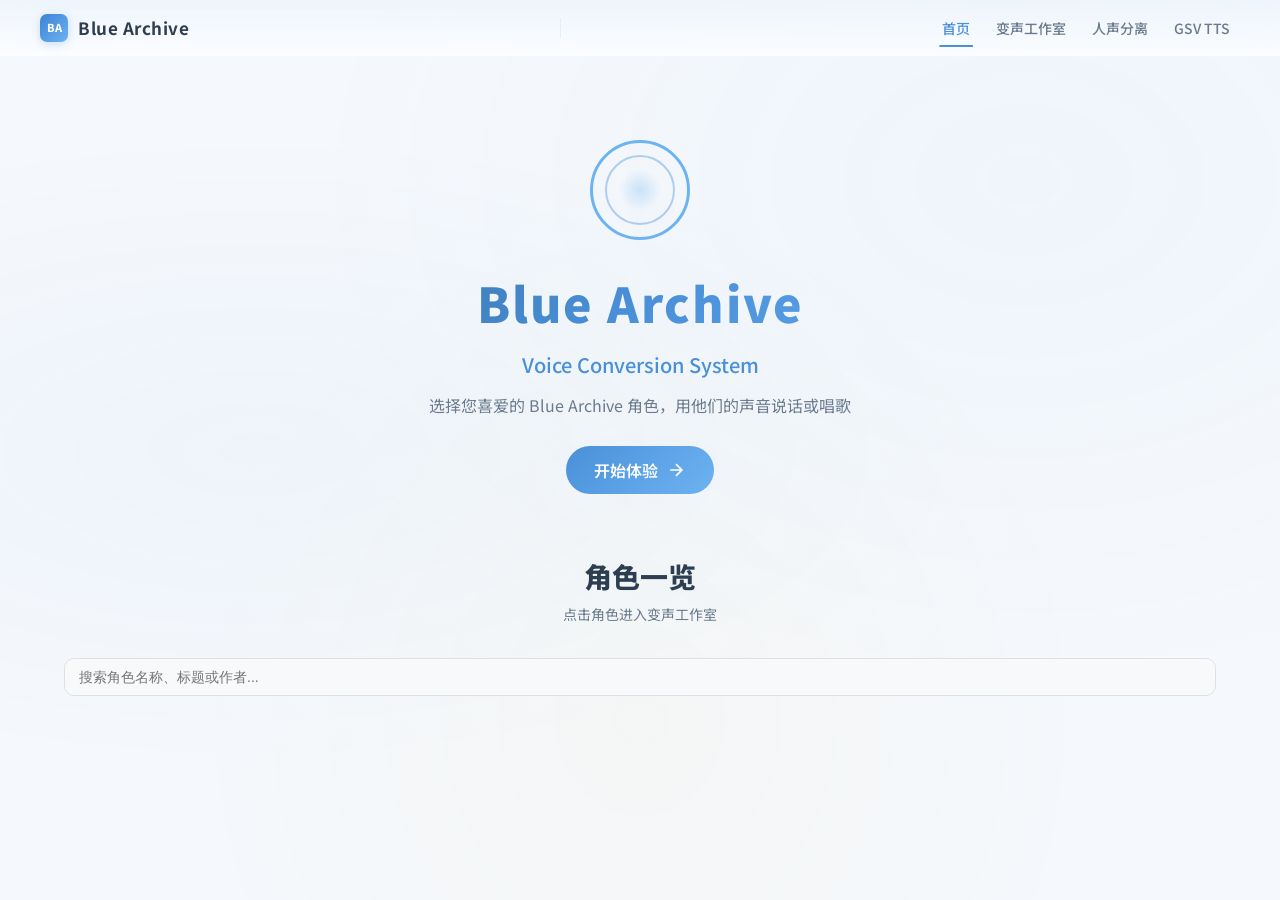
==== static/index.html @ 4e5f81c3 "glassmorphism nav with animated underline indicator" ====
<!DOCTYPE html>
<html lang="zh-CN">
<head>
    <meta charset="UTF-8" />
    <meta name="viewport" content="width=device-width, initial-scale=1.0" />
    <title>Blue Archive RVC</title>
    <link rel="stylesheet" href="/static/css/style.css" />
    <link rel="preconnect" href="https://fonts.googleapis.com" />
    <link href="https://fonts.googleapis.com/css2?family=Noto+Sans+SC:wght@300;400;500;700;900&display=swap" rel="stylesheet" />
</head>
<body>

    <nav class="navbar">
        <div class="nav-inner">
            <a class="nav-brand" href="#home">
                <div class="brand-icon">BA</div>
                <span class="brand-text">Blue Archive</span>
            </a>
            <div class="nav-sep"></div>
            <div class="nav-links">
                <a class="nav-link active" data-page="home" href="#home">首页</a>
                <a class="nav-link" data-page="studio" href="#studio">变声工作室</a>
                <a class="nav-link" data-page="uvr5" href="#uvr5">人声分离</a>
                <a class="nav-link" data-page="gsv" href="#gsv">GSV TTS</a>
            </div>
        </div>
    </nav>

    <main id="app">

        <!-- 首页 -->
        <section id="page-home" class="page active">
            <div class="hero">
                <div class="hero-halo"></div>
                <h1 class="hero-title">Blue Archive</h1>
                <p class="hero-sub">Voice Conversion System</p>
                <p class="hero-desc">选择您喜爱的 Blue Archive 角色，用他们的声音说话或唱歌</p>
                <button class="btn-primary btn-glow" onclick="navigateTo('studio')">
                    开始体验
                    <svg width="20" height="20" viewBox="0 0 24 24" fill="none" stroke="currentColor" stroke-width="2"><path d="M5 12h14M12 5l7 7-7 7"/></svg>
                </button>
            </div>
            <div class="section-header">
                <h2>角色一览</h2>
                <p>点击角色进入变声工作室</p>
            </div>
            <div class="search-bar" style="margin-bottom:16px">
                <input id="search-input" type="text" placeholder="搜索角色名称、标题或作者..." oninput="onSearchChange()" style="width:100%;padding:10px 14px;border:1px solid #e0e0e0;border-radius:10px;font-size:14px;box-sizing:border-box;background:#f8f9fa;outline:none;transition:border-color .2s">
            </div>
            <div id="character-grid" class="character-grid">
            </div>
        </section>

        <!-- 变声工作室 -->
        <section id="page-studio" class="page">
            <div class="studio-layout">
                <div class="studio-sidebar">
                    <button class="btn-back" onclick="navigateTo('home')">
                        <svg width="18" height="18" viewBox="0 0 24 24" fill="none" stroke="currentColor" stroke-width="2"><path d="M19 12H5M12 19l-7-7 7-7"/></svg> 返回
                    </button>
                    <div id="studio-character-card" class="character-card-large">
                        <div class="char-card-cover" id="studio-cover"><div class="char-card-placeholder">选择角色</div></div>
                        <h3 id="studio-char-name" class="char-card-name">—</h3>
                        <p id="studio-char-info" class="char-card-info"></p>
                    </div>
                    <div class="char-select-dropdown">
                        <label>切换角色</label>
                        <select id="studio-char-select" onchange="onStudioCharChange()"><option value="">— 选择角色 —</option></select>
                    </div>
                </div>
                <div class="studio-main">
                    <div class="panel-section">
                        <h3 class="panel-title"><svg width="18" height="18" viewBox="0 0 24 24" fill="none" stroke="currentColor" stroke-width="2"><path d="M12 1a3 3 0 00-3 3v8a3 3 0 006 0V4a3 3 0 00-3-3z"/><path d="M19 10v2a7 7 0 01-14 0v-2"/><line x1="12" y1="19" x2="12" y2="23"/><line x1="8" y1="23" x2="16" y2="23"/></svg> 音频输入</h3>
                        <div class="input-tabs">
                            <button class="input-tab active" data-mode="upload" onclick="setInputMode('upload')">上传文件</button>
                            <button class="input-tab" data-mode="tts" onclick="setInputMode('tts')">Edge-TTS</button>
                        </div>
                        <div id="input-upload" class="input-panel active">
                            <div class="upload-zone" onclick="document.getElementById('file-input').click()">
                                <svg width="40" height="40" viewBox="0 0 24 24" fill="none" stroke="#4A90D9" stroke-width="1.5"><path d="M21 15v4a2 2 0 01-2 2H5a2 2 0 01-2-2v-4"/><polyline points="17 8 12 3 7 8"/><line x1="12" y1="3" x2="12" y2="15"/></svg>
                                <p>拖拽或点击上传音频文件</p>
                                <span class="upload-hint">支持 MP3 / WAV / M4A / FLAC</span>
                            </div>
                            <input id="file-input" type="file" accept="audio/*" onchange="onFileSelected(event)" hidden />
                            <div id="file-info" class="file-info" style="display:none"><span id="file-name"></span><button class="btn-sm" onclick="clearFile()">移除</button></div>
                        </div>
                        <div id="input-tts" class="input-panel">
                            <textarea id="tts-text" class="tts-input" placeholder="输入要转换为语音的文字..." rows="3"></textarea>
                            <div class="tts-voice-select"><label>选择基底语音</label><select id="tts-voice"></select></div>
                            <button class="btn-secondary" onclick="generateTTS()"><svg width="16" height="16" viewBox="0 0 24 24" fill="none" stroke="currentColor" stroke-width="2"><polygon points="5 3 19 12 5 21 5 3"/></svg> 生成语音</button>
                        </div>
                    </div>
                    <div class="panel-section">
                        <h3 class="panel-title"><svg width="18" height="18" viewBox="0 0 24 24" fill="none" stroke="currentColor" stroke-width="2"><circle cx="12" cy="12" r="3"/><path d="M19.4 15..."/></svg> 转换参数</h3>
                        <div class="params-grid">
                            <div class="param-item"><label>升/降调 <span class="param-val" id="val-f0">0</span></label><input type="range" min="-12" max="12" value="0" step="1" oninput="updateParam('f0',this.value)" /><span class="param-desc">例：+12 男声变女声</span></div>
                            <div class="param-item"><label>检索特征占比 <span class="param-val" id="val-index">0.7</span></label><input type="range" min="0" max="1" value="0.7" step="0.05" oninput="updateParam('index',this.value)" /></div>
                            <div class="param-item"><label>中值滤波半径 <span class="param-val" id="val-filter">3</span></label><input type="range" min="0" max="7" value="3" step="1" oninput="updateParam('filter',this.value)" /><span class="param-desc">≥3 启用，可削弱哑音</span></div>
                            <div class="param-item"><label>音量包络融合 <span class="param-val" id="val-rms">1.0</span></label><input type="range" min="0" max="1" value="1" step="0.05" oninput="updateParam('rms',this.value)" /></div>
                            <div class="param-item"><label>清辅音保护 <span class="param-val" id="val-protect">0.5</span></label><input type="range" min="0" max="0.5" value="0.5" step="0.01" oninput="updateParam('protect',this.value)" /><span class="param-desc">0.5 不开启，降低可减少电音</span></div>
                            <div class="param-item"><label>重采样率 <span class="param-val" id="val-resample">0</span></label><input type="range" min="0" max="48000" value="0" step="1000" oninput="updateParam('resample',this.value)" /><span class="param-desc">0 为不重采样</span></div>
                        </div>
                        <div class="param-item f0-method"><label>音频处理算法</label><div class="f0-options"><label class="f0-option"><input type="radio" name="f0method" value="pm" onchange="updateParam('f0method',this.value)" /><span>PM <small>快速</small></span></label><label class="f0-option"><input type="radio" name="f0method" value="harvest" onchange="updateParam('f0method',this.value)" /><span>Harvest <small>效果好</small></span></label><label class="f0-option"><input type="radio" name="f0method" value="rmvpe" checked onchange="updateParam('f0method',this.value)" /><span>RMVPE <small>最佳</small></span></label></div></div>
                    </div>
                    <div class="panel-section output-section">
                        <button id="btn-convert" class="btn-primary btn-convert" onclick="startConvert()" disabled><svg width="20" height="20" viewBox="0 0 24 24" fill="none" stroke="currentColor" stroke-width="2"><circle cx="12" cy="12" r="10"/><polygon points="10 8 16 12 10 16 10 8"/></svg> 开始转换</button>
                        <div id="convert-status" class="convert-status" style="display:none"><div class="status-spinner"></div><span id="status-text">处理中...</span><div class="progress-bar-wrap" id="convert-progress-wrap" style="display:none"><div class="progress-bar" id="convert-progress-bar"></div></div></div>
                        <div id="output-area" class="output-area" style="display:none">
                            <h4>输出结果</h4>
                            <div id="output-info" class="output-info"></div>
                            <div class="output-player"><audio id="output-audio" controls></audio></div>
                            <a id="download-link" class="btn-download" download="converted.wav"><svg width="16" height="16" viewBox="0 0 24 24" fill="none" stroke="currentColor" stroke-width="2"><path d="M21 15v4a2 2 0 01-2 2H5a2 2 0 01-2-2v-4"/><polyline points="7 10 12 15 17 10"/><line x1="12" y1="15" x2="12" y2="3"/></svg> 下载音频</a>
                        </div>
                    </div>
                </div>
            </div>
        </section>

        <!-- UVR5 -->
        <section id="page-uvr5" class="page">
            <div class="section-header"><h2>音频处理工具</h2><p>人声分离 · 混响消除</p></div>
            <div class="uvr5-tabs">
                <button class="input-tab active" data-uvr5tab="separate" onclick="setUVR5Tab('separate')">人声分离</button>
                <button class="input-tab" data-uvr5tab="dereverb" onclick="setUVR5Tab('dereverb')">混响消除</button>
            </div>
            <div id="uvr5-separate" class="uvr5-tab-content active">
                <div class="uvr5-layout">
                    <div class="uvr5-input">
                        <div class="upload-zone" onclick="document.getElementById('uvr5-file-input').click()"><svg width="40" height="40" viewBox="0 0 24 24" fill="none" stroke="#4A90D9" stroke-width="1.5"><path d="M21 15v4a2 2 0 01-2 2H5a2 2 0 01-2-2v-4"/><polyline points="17 8 12 3 7 8"/><line x1="12" y1="3" x2="12" y2="15"/></svg><p>上传要分离的音频</p></div>
                        <input id="uvr5-file-input" type="file" accept="audio/*" onchange="onUVR5FileSelected(event)" hidden />
                        <div id="uvr5-file-info" class="file-info" style="display:none"><span id="uvr5-file-name"></span><button class="btn-sm" onclick="clearUVR5File()">移除</button></div>
                        <div class="param-item"><label>分离模型</label><select id="uvr5-model" class="param-select"><option value="mel_band_roformer">MelBand Roformer (人声专用) ★</option><option value="htdemucs">HTDemucs (通用分离)</option><option value="htdemucs_ft">HTDemucs FT (高精度)</option></select></div>
                        <button id="btn-uvr5" class="btn-primary" onclick="startUVR5()" disabled><svg width="18" height="18" viewBox="0 0 24 24" fill="none" stroke="currentColor" stroke-width="2"><polygon points="5 3 19 12 5 21 5 3"/></svg> 开始分离</button>
                    </div>
                    <div class="uvr5-output">
                        <div id="uvr5-results" style="display:none">
                            <div class="uvr5-result-card"><h4>人声 (Vocals)</h4><audio id="uvr5-vocals" controls></audio></div>
                            <div class="uvr5-result-card"><h4>背景音 (Instrumental)</h4><audio id="uvr5-instrumental" controls></audio></div>
                            <div id="uvr5-status-area" class="convert-status" style="display:none"><div class="status-spinner"></div><span id="uvr5-status-text">处理中...</span></div>
                            <div class="progress-bar-wrap" id="uvr5-progress-wrap" style="display:none"><div class="progress-bar" id="uvr5-progress-bar"></div></div>
                            <div id="uvr5-status" class="output-info"></div>
                        </div>
                        <div id="uvr5-placeholder" class="uvr5-placeholder"><p>上传音频后点击「开始分离」</p></div>
                    </div>
                </div>
            </div>
            <div id="uvr5-dereverb" class="uvr5-tab-content">
                <div class="uvr5-layout">
                    <div class="uvr5-input">
                        <div class="upload-zone" onclick="document.getElementById('dereverb-file-input').click()"><svg width="40" height="40" viewBox="0 0 24 24" fill="none" stroke="#4A90D9" stroke-width="1.5"><path d="M21 15v4a2 2 0 01-2 2H5a2 2 0 01-2-2v-4"/><polyline points="17 8 12 3 7 8"/><line x1="12" y1="3" x2="12" y2="15"/></svg><p>上传带混响的音频</p><span class="upload-hint">MDX23C De-Reverb by aufr33-jarredou</span></div>
                        <input id="dereverb-file-input" type="file" accept="audio/*" onchange="onDeReverbFileSelected(event)" hidden />
                        <div id="dereverb-file-info" class="file-info" style="display:none"><span id="dereverb-file-name"></span><button class="btn-sm" onclick="clearDeReverbFile()">移除</button></div>
                        <div class="param-item"><label>重叠倍数 <span class="param-val" id="val-overlap">4</span></label><input type="range" min="2" max="8" value="4" step="1" oninput="document.getElementById('val-overlap').textContent=this.value;state.dereverbOverlap=parseInt(this.value)" /><span class="param-desc">越大质量越高但越慢</span></div>
                        <button id="btn-dereverb" class="btn-primary" onclick="startDeReverb()" disabled><svg width="18" height="18" viewBox="0 0 24 24" fill="none" stroke="currentColor" stroke-width="2"><polygon points="5 3 19 12 5 21 5 3"/></svg> 消除混响</button>
                    </div>
                    <div class="uvr5-output">
                        <div id="dereverb-results" style="display:none">
                            <div class="uvr5-result-card"><h4>干声 (去混响后)</h4><audio id="dereverb-dry" controls></audio></div>
                            <div class="uvr5-result-card"><h4>混响成分 (被移除)</h4><audio id="dereverb-reverb" controls></audio></div>
                            <div id="dereverb-status-area" class="convert-status" style="display:none"><div class="status-spinner"></div><span id="dereverb-status-text">处理中...</span></div>
                            <div class="progress-bar-wrap" id="dereverb-progress-wrap" style="display:none"><div class="progress-bar" id="dereverb-progress-bar"></div></div>
                            <div id="dereverb-status" class="output-info"></div>
                        </div>
                        <div id="dereverb-placeholder" class="uvr5-placeholder"><p>上传音频后点击「消除混响」</p></div>
                    </div>
                </div>
            </div>
        </section>

        <!-- GSV TTS -->
        <section id="page-gsv" class="page">
            <div class="section-header">
                <h2>GSV TTS</h2>
                <p>GPT-SoVits 远程语音合成</p>
                <div id="gsv-connection-status" style="font-size:13px;margin-top:4px">⏳ 检测服务状态...</div>
            </div>

                        <div class="section-header" style="padding:8px 0 16px">
                <h2 style="font-size:18px">选择角色</h2>
            </div>
            <div id="gsv-character-grid" class="character-grid">
                <!-- 由 JS 动态渲染 -->
            </div>

            <!-- 合成面板 -->
            <div id="gsv-studio-panel" style="display:none">
            <div class="studio-layout">
                <div class="studio-sidebar">
                    <button class="btn-back" onclick="deselectGSV()">
                        <svg width="18" height="18" viewBox="0 0 24 24" fill="none" stroke="currentColor" stroke-width="2"><path d="M19 12H5M12 19l-7-7 7-7"/></svg>
                        返回角色列表
                    </button>
                    <div class="character-card-large">
                        <div class="char-card-cover" id="gsv-cover" style="aspect-ratio:1">
                            <div class="char-card-placeholder" style="font-size:48px">🎤</div>
                        </div>
                        <h3 id="gsv-model-display" class="char-card-name" style="text-align:center">GPT-SoVits</h3>
                        <p id="gsv-model-desc" class="char-card-info" style="text-align:center">远程语音合成引擎</p>
                    </div>

                </div>

                <div class="studio-main">
                    <div class="panel-section">
                        <h3 class="panel-title">
                            <svg width="18" height="18" viewBox="0 0 24 24" fill="none" stroke="currentColor" stroke-width="2"><polygon points="5 3 19 12 5 21 5 3"/></svg>
                            语音合成
                        </h3>

                        <div class="param-item">
                            <label>选择角色</label>
                            <select id="gsv-model-select-main" class="param-select" style="display:none" onchange="onGSVModelChange()">
                                <option value="">— 暂无可用模型 —</option>
                            </select>
                        </div>

                        <textarea id="gsv-text" class="tts-input" placeholder="输入要转换为语音的文字..." rows="4" style="margin-top:12px"></textarea>

                        <details style="margin-top:12px" id="gsv-advanced-details">
                            <summary style="cursor:pointer;font-size:13px;font-weight:600;color:var(--ba-text-secondary);padding:8px 0;user-select:none">
                                ⚙️ 高级设置
                            </summary>
                            <div style="padding:12px;background:var(--ba-bg);border-radius:var(--ba-radius-sm);margin-top:8px">
                                <div class="param-item">
                                    <label>语速 <span class="param-val" id="gsv-val-speed">1.0</span></label>
                                    <input type="range" min="0.5" max="2.0" value="1.0" step="0.1" oninput="gsvSpeed=parseFloat(this.value);document.getElementById('gsv-val-speed').textContent=this.value">
                                </div>
                                <div class="param-item">
                                    <label>温度 <span class="param-val" id="gsv-val-temp">1.0</span></label>
                                    <input type="range" min="0.1" max="2.0" value="1.0" step="0.1" oninput="gsvTemp=parseFloat(this.value);document.getElementById('gsv-val-temp').textContent=this.value">
                                </div>
                                <div class="param-item">
                                    <label>Top-K</label>
                                    <input type="number" id="gsv-topk" value="5" min="1" max="30" style="width:80px;padding:6px 10px;border:1px solid var(--ba-border);border-radius:6px;font-size:13px;font-family:inherit">
                                </div>
                                <div style="font-size:11px;color:var(--ba-text-secondary);margin-top:8px;padding-top:8px;border-top:1px solid var(--ba-border)">
                                </div>
                            </details>

                        <div style="display:flex;gap:8px;margin-top:12px;flex-wrap:wrap">
                            <button id="btn-gsv-generate" class="btn-primary" onclick="generateGSVTTS()" disabled>
                                <svg width="16" height="16" viewBox="0 0 24 24" fill="none" stroke="currentColor" stroke-width="2"><polygon points="5 3 19 12 5 21 5 3"/></svg>
                                GSV 生成语音
                            </button>
                            <button class="btn-secondary" onclick="sendToStudio()">
                                <svg width="16" height="16" viewBox="0 0 24 24" fill="none" stroke="currentColor" stroke-width="2"><path d="M5 12h14M12 5l7 7-7 7"/></svg>
                                发送到变声工作室
                            </button>
                        </div>
                    </div>

                    <div class="panel-section output-section">
                        <h3 class="panel-title">
                            <svg width="18" height="18" viewBox="0 0 24 24" fill="none" stroke="currentColor" stroke-width="2"><circle cx="12" cy="12" r="10"/><polygon points="10 8 16 12 10 16 10 8"/></svg>
                            输出结果
                        </h3>
                        <div id="gsv-convert-status" class="convert-status" style="display:none">
                            <div class="status-spinner"></div>
                            <span id="gsv-status-text">处理中...</span>
                        </div>
                        <div id="gsv-output-area" class="output-area" style="display:none">
                            <div class="output-player">
                                <audio id="gsv-output-audio" controls></audio>
                            </div>
                            <div id="gsv-output-info" class="output-info"></div>
                        </div>
                        <div id="gsv-no-output" style="padding:20px;text-align:center;color:var(--ba-text-secondary)">
                            <p>输入文字并选择角色后点击「GSV 生成语音」</p>
                        </div>
                    </div>
                </div>
            </div>
            </div>
        </section>

    </main>

    <div class="bg-particles" id="bg-particles"></div>
    <script src="/static/js/app.js"></script>
</body>
</html>
---- static/css/style.css ----
/* ═══════════════════════════════════════════════
   Blue Archive RVC — 主题样式
   ═══════════════════════════════════════════════ */

/* ─── CSS 变量 ─── */
:root {
    --ba-blue: #4A90D9;
    --ba-blue-light: #6DB3F2;
    --ba-blue-dark: #2C5F8A;
    --ba-blue-pale: #E8F1FA;
    --ba-accent: #FF6B6B;
    --ba-gold: #F5C842;
    --ba-bg: #F5F8FC;
    --ba-bg-card: #FFFFFF;
    --ba-text: #2C3E50;
    --ba-text-secondary: #6B7B8D;
    --ba-border: #DCE4EC;
    --ba-shadow: 0 2px 12px rgba(74, 144, 217, 0.10);
    --ba-shadow-hover: 0 8px 24px rgba(74, 144, 217, 0.18);
    --ba-radius: 16px;
    --ba-radius-sm: 10px;
    --transition: 0.25s cubic-bezier(0.4, 0, 0.2, 1);
}

/* ─── 基础重置 ─── */
*, *::before, *::after {
    box-sizing: border-box;
    margin: 0;
    padding: 0;
}

html {
    scroll-behavior: smooth;
}

body {
    font-family: 'Noto Sans SC', -apple-system, BlinkMacSystemFont, sans-serif;
    background: var(--ba-bg);
    color: var(--ba-text);
    min-height: 100vh;
    overflow-x: hidden;
    line-height: 1.6;
}

/* ─── 背景粒子装饰 ─── */
.bg-particles {
    position: fixed;
    inset: 0;
    pointer-events: none;
    z-index: 0;
    background:
        radial-gradient(ellipse at 20% 50%, rgba(74, 144, 217, 0.04) 0%, transparent 50%),
        radial-gradient(ellipse at 80% 20%, rgba(107, 179, 242, 0.04) 0%, transparent 50%),
        radial-gradient(ellipse at 50% 80%, rgba(245, 200, 66, 0.03) 0%, transparent 50%);
}

/* ─── 导航栏 ─── */
.navbar {
    position: fixed;
    top: 0;
    left: 0;
    right: 0;
    z-index: 100;
    background: rgba(255, 255, 255, 0.72);
    backdrop-filter: blur(16px) saturate(1.3);
    -webkit-backdrop-filter: blur(16px) saturate(1.3);
    padding: 0 24px;
}

/* 毛玻璃顶部蓝光渐变 */
.navbar::before {
    content: '';
    position: absolute;
    inset: 0;
    background: linear-gradient(180deg, rgba(74,144,217,0.08), transparent);
    pointer-events: none;
}

.nav-inner {
    max-width: 1200px;
    margin: 0 auto;
    display: flex;
    align-items: center;
    justify-content: space-between;
    height: 56px;
    position: relative;
}

.nav-brand {
    display: flex;
    align-items: center;
    gap: 10px;
    text-decoration: none;
    color: var(--ba-text);
    flex-shrink: 0;
}

.brand-icon {
    width: 28px;
    height: 28px;
    border-radius: 7px;
    background: linear-gradient(135deg, #3B82D6, #6DB3F2);
    display: flex;
    align-items: center;
    justify-content: center;
    color: white;
    font-size: 11px;
    font-weight: 800;
    letter-spacing: -0.5px;
    flex-shrink: 0;
    box-shadow: 0 2px 8px rgba(59,130,214,0.25);
}

.brand-text {
    font-size: 17px;
    font-weight: 700;
    color: var(--ba-text);
    letter-spacing: 0.5px;
}

.nav-sep {
    width: 1px;
    height: 20px;
    background: var(--ba-border);
    opacity: 0.5;
}

.nav-links {
    display: flex;
    align-items: center;
    gap: 6px;
}

.nav-link {
    text-decoration: none;
    color: var(--ba-text-secondary);
    padding: 6px 10px;
    font-size: 14px;
    font-weight: 500;
    transition: color 0.25s ease;
    white-space: nowrap;
    position: relative;
}

/* 下划线动画 */
.nav-link::after {
    content: '';
    position: absolute;
    bottom: -2px;
    left: 50%;
    width: 0;
    height: 2.5px;
    background: var(--ba-blue);
    border-radius: 2px;
    transform: translateX(-50%);
    transition: width 0.3s cubic-bezier(0.4, 0, 0.2, 1);
}

.nav-link:hover {
    color: var(--ba-blue);
}

.nav-link:hover::after {
    width: 60%;
}

.nav-link.active {
    color: var(--ba-blue);
}

.nav-link.active::after {
    width: 70%;
}

/* ─── 页面 ─── */
main {
    position: relative;
    z-index: 1;
    padding-top: 56px;
    max-width: 1200px;
    margin: 0 auto;
}

.page {
    display: none;
    padding: 24px;
    animation: fadeIn 0.4s ease;
}

.page.active {
    display: block;
}

@keyframes fadeIn {
    from { opacity: 0; transform: translateY(12px); }
    to { opacity: 1; transform: translateY(0); }
}

/* ─── Hero 区域（首页） ─── */
.hero {
    text-align: center;
    padding: 60px 20px 40px;
    position: relative;
}

.hero-halo {
    width: 100px;
    height: 100px;
    border-radius: 50%;
    border: 3px solid var(--ba-blue-light);
    margin: 0 auto 24px;
    position: relative;
    animation: halo-rotate 8s linear infinite;
}

.hero-halo::before {
    content: '';
    position: absolute;
    inset: 12px;
    border-radius: 50%;
    border: 2px solid var(--ba-blue);
    opacity: 0.4;
}

.hero-halo::after {
    content: '';
    position: absolute;
    inset: 26px;
    border-radius: 50%;
    background: radial-gradient(circle, var(--ba-blue-light) 0%, transparent 70%);
    opacity: 0.3;
}

@keyframes halo-rotate {
    from { transform: rotate(0deg); }
    to { transform: rotate(360deg); }
}

.hero-title {
    font-size: 48px;
    font-weight: 900;
    background: linear-gradient(135deg, var(--ba-blue-dark), var(--ba-blue), var(--ba-blue-light));
    -webkit-background-clip: text;
    -webkit-text-fill-color: transparent;
    background-clip: text;
    margin-bottom: 8px;
    letter-spacing: 2px;
}

.hero-sub {
    font-size: 20px;
    color: var(--ba-blue);
    font-weight: 500;
    margin-bottom: 12px;
}

.hero-desc {
    font-size: 16px;
    color: var(--ba-text-secondary);
    margin-bottom: 28px;
}

/* ─── 按钮 ─── */
.btn-primary {
    display: inline-flex;
    align-items: center;
    gap: 8px;
    padding: 12px 28px;
    background: linear-gradient(135deg, var(--ba-blue), var(--ba-blue-light));
    color: white;
    border: none;
    border-radius: 50px;
    font-size: 16px;
    font-weight: 600;
    cursor: pointer;
    transition: var(--transition);
    font-family: inherit;
}

.btn-primary:hover {
    transform: translateY(-2px);
    box-shadow: 0 8px 24px rgba(74, 144, 217, 0.35);
}

.btn-primary:disabled {
    opacity: 0.5;
    cursor: not-allowed;
    transform: none;
    box-shadow: none;
}

.btn-glow {
    animation: glow-pulse 2s ease-in-out infinite;
}

@keyframes glow-pulse {
    0%, 100% { box-shadow: 0 4px 16px rgba(74, 144, 217, 0.3); }
    50% { box-shadow: 0 4px 32px rgba(74, 144, 217, 0.5); }
}

.btn-secondary {
    display: inline-flex;
    align-items: center;
    gap: 6px;
    padding: 8px 20px;
    background: var(--ba-blue-pale);
    color: var(--ba-blue);
    border: 1px solid var(--ba-border);
    border-radius: 50px;
    font-size: 14px;
    font-weight: 500;
    cursor: pointer;
    transition: var(--transition);
    font-family: inherit;
}

.btn-secondary:hover {
    background: var(--ba-blue);
    color: white;
    border-color: var(--ba-blue);
}

.btn-sm {
    padding: 4px 12px;
    font-size: 12px;
    background: transparent;
    border: 1px solid var(--ba-border);
    border-radius: 20px;
    color: var(--ba-text-secondary);
    cursor: pointer;
    transition: var(--transition);
    font-family: inherit;
}

.btn-sm:hover {
    border-color: var(--ba-accent);
    color: var(--ba-accent);
}

.btn-back {
    display: inline-flex;
    align-items: center;
    gap: 4px;
    background: none;
    border: none;
    color: var(--ba-text-secondary);
    font-size: 14px;
    font-weight: 500;
    cursor: pointer;
    padding: 8px 0;
    font-family: inherit;
    transition: var(--transition);
}

.btn-back:hover {
    color: var(--ba-blue);
}

.btn-convert {
    width: 100%;
    justify-content: center;
    padding: 16px 28px;
    font-size: 18px;
}

/* ─── 章节标题 ─── */
.section-header {
    text-align: center;
    padding: 20px 0 32px;
}

.section-header h2 {
    font-size: 28px;
    font-weight: 800;
    color: var(--ba-text);
    margin-bottom: 4px;
}

.section-header p {
    color: var(--ba-text-secondary);
    font-size: 14px;
}

/* ─── 角色网格 ─── */
.character-grid {
    display: grid;
    grid-template-columns: repeat(auto-fill, minmax(180px, 1fr));
    gap: 20px;
    padding-bottom: 60px;
}

.character-card {
    background: var(--ba-bg-card);
    border-radius: var(--ba-radius);
    box-shadow: var(--ba-shadow);
    overflow: hidden;
    cursor: pointer;
    transition: var(--transition);
    border: 2px solid transparent;
}

.character-card:hover {
    transform: translateY(-6px);
    box-shadow: var(--ba-shadow-hover);
    border-color: var(--ba-blue-light);
}

.character-card:active {
    transform: scale(0.97);
}

.char-card-img {
    width: 100%;
    aspect-ratio: 3/4;
    object-fit: contain;
    display: block;
    background: var(--ba-bg);
    padding: 4px;
}

.char-card-img-placeholder {
    width: 100%;
    aspect-ratio: 3/4;
    display: flex;
    align-items: center;
    justify-content: center;
    background: linear-gradient(135deg, var(--ba-blue-pale), #D0E4F5);
    color: var(--ba-blue);
    font-size: 40px;
    font-weight: 700;
}

.char-card-body {
    padding: 12px 14px;
}

.char-card-body h4 {
    font-size: 14px;
    font-weight: 700;
    color: var(--ba-text);
    overflow: hidden;
    text-overflow: ellipsis;
    white-space: nowrap;
}

.char-card-body .char-meta {
    font-size: 11px;
    color: var(--ba-text-secondary);
    margin-top: 2px;
}

.char-card-body .char-version {
    display: inline-block;
    font-size: 10px;
    font-weight: 600;
    color: white;
    background: var(--ba-blue);
    padding: 1px 8px;
    border-radius: 10px;
    margin-top: 4px;
}

/* ─── 工作室布局 ─── */
.studio-layout {
    display: grid;
    grid-template-columns: 280px 1fr;
    gap: 24px;
    padding: 16px 0 60px;
}

.studio-sidebar {
    position: sticky;
    top: 80px;
    align-self: start;
}

.character-card-large {
    background: var(--ba-bg-card);
    border-radius: var(--ba-radius);
    overflow: hidden;
    box-shadow: var(--ba-shadow);
    margin: 12px 0 16px;
}

.char-card-cover img {
    width: 100%;
    height: 100%;
    object-fit: contain;
    padding: 8px;
}

.char-card-cover {
    width: 100%;
    aspect-ratio: 3/4;
    background: var(--ba-bg);
    display: flex;
    align-items: center;
    justify-content: center;
    overflow: hidden;
    border-bottom: 1px solid var(--ba-border);
}

.char-card-placeholder {
    color: var(--ba-blue-light);
    font-size: 18px;
    font-weight: 500;
}

.char-card-name {
    font-size: 20px;
    font-weight: 800;
    padding: 12px 16px 2px;
    color: var(--ba-text);
}

.char-card-info {
    font-size: 13px;
    color: var(--ba-text-secondary);
    padding: 0 16px 16px;
}

.char-select-dropdown {
    margin-top: 8px;
}

.char-select-dropdown label {
    display: block;
    font-size: 13px;
    font-weight: 600;
    color: var(--ba-text-secondary);
    margin-bottom: 4px;
}

.char-select-dropdown select {
    width: 100%;
    padding: 10px 14px;
    border: 1px solid var(--ba-border);
    border-radius: var(--ba-radius-sm);
    font-size: 14px;
    font-family: inherit;
    background: white;
    color: var(--ba-text);
    cursor: pointer;
    transition: var(--transition);
}

.char-select-dropdown select:focus {
    outline: none;
    border-color: var(--ba-blue);
    box-shadow: 0 0 0 3px rgba(74, 144, 217, 0.15);
}

/* ─── 面板 ─── */
.studio-main {
    display: flex;
    flex-direction: column;
    gap: 20px;
}

.panel-section {
    background: var(--ba-bg-card);
    border-radius: var(--ba-radius);
    padding: 20px 24px;
    box-shadow: var(--ba-shadow);
}

.panel-title {
    display: flex;
    align-items: center;
    gap: 8px;
    font-size: 16px;
    font-weight: 700;
    color: var(--ba-text);
    margin-bottom: 16px;
    padding-bottom: 12px;
    border-bottom: 1px solid var(--ba-border);
}

/* ─── 输入选项卡 ─── */
.input-tabs {
    display: flex;
    gap: 4px;
    margin-bottom: 16px;
    background: var(--ba-bg);
    border-radius: var(--ba-radius-sm);
    padding: 4px;
}

.input-tab {
    flex: 1;
    padding: 8px 16px;
    border: none;
    background: transparent;
    color: var(--ba-text-secondary);
    font-size: 14px;
    font-weight: 500;
    border-radius: 8px;
    cursor: pointer;
    transition: var(--transition);
    font-family: inherit;
}

.input-tab:hover {
    color: var(--ba-blue);
}

.input-tab.active {
    background: white;
    color: var(--ba-blue);
    box-shadow: 0 2px 8px rgba(74, 144, 217, 0.12);
}

.input-panel {
    display: none;
}

.input-panel.active {
    display: block;
}

/* ─── 上传区域 ─── */
.upload-zone {
    border: 2px dashed var(--ba-border);
    border-radius: var(--ba-radius-sm);
    padding: 32px 20px;
    text-align: center;
    cursor: pointer;
    transition: var(--transition);
}

.upload-zone:hover {
    border-color: var(--ba-blue-light);
    background: var(--ba-blue-pale);
}

.upload-zone p {
    font-size: 14px;
    font-weight: 500;
    color: var(--ba-text);
    margin: 8px 0 4px;
}

.upload-hint {
    font-size: 12px;
    color: var(--ba-text-secondary);
}

.file-info {
    display: flex;
    align-items: center;
    justify-content: space-between;
    padding: 12px 16px;
    background: var(--ba-blue-pale);
    border-radius: var(--ba-radius-sm);
    margin-top: 12px;
    font-size: 13px;
    color: var(--ba-blue);
    font-weight: 500;
}

/* ─── TTS ─── */
.tts-input {
    width: 100%;
    padding: 12px 16px;
    border: 1px solid var(--ba-border);
    border-radius: var(--ba-radius-sm);
    font-size: 14px;
    font-family: inherit;
    resize: vertical;
    transition: var(--transition);
}

.tts-input:focus {
    outline: none;
    border-color: var(--ba-blue);
    box-shadow: 0 0 0 3px rgba(74, 144, 217, 0.15);
}

.tts-voice-select {
    margin: 12px 0;
}

.tts-voice-select label {
    display: block;
    font-size: 13px;
    font-weight: 600;
    color: var(--ba-text-secondary);
    margin-bottom: 4px;
}

.tts-voice-select select {
    width: 100%;
    padding: 10px 14px;
    border: 1px solid var(--ba-border);
    border-radius: var(--ba-radius-sm);
    font-size: 14px;
    font-family: inherit;
    background: white;
}

/* ─── 参数控件 ─── */
.params-grid {
    display: grid;
    grid-template-columns: 1fr 1fr;
    gap: 16px 24px;
}

.param-item label {
    display: flex;
    justify-content: space-between;
    font-size: 13px;
    font-weight: 600;
    color: var(--ba-text);
    margin-bottom: 4px;
}

.param-val {
    color: var(--ba-blue);
    font-weight: 700;
}

.param-item input[type="range"] {
    width: 100%;
    height: 6px;
    -webkit-appearance: none;
    appearance: none;
    background: var(--ba-border);
    border-radius: 3px;
    outline: none;
    transition: var(--transition);
}

.param-item input[type="range"]::-webkit-slider-thumb {
    -webkit-appearance: none;
    width: 18px;
    height: 18px;
    border-radius: 50%;
    background: var(--ba-blue);
    cursor: pointer;
    box-shadow: 0 2px 6px rgba(74, 144, 217, 0.3);
    transition: var(--transition);
}

.param-item input[type="range"]::-webkit-slider-thumb:hover {
    transform: scale(1.15);
}

.param-item input[type="range"]::-moz-range-thumb {
    width: 18px;
    height: 18px;
    border-radius: 50%;
    background: var(--ba-blue);
    cursor: pointer;
    border: none;
}

.param-desc {
    font-size: 11px;
    color: var(--ba-text-secondary);
    margin-top: 2px;
    display: block;
}

.f0-method {
    margin-top: 16px;
    padding-top: 16px;
    border-top: 1px solid var(--ba-border);
}

.f0-options {
    display: flex;
    gap: 8px;
    margin-top: 8px;
}

.f0-option {
    flex: 1;
}

.f0-option input {
    display: none;
}

.f0-option span {
    display: block;
    text-align: center;
    padding: 10px 12px;
    border: 2px solid var(--ba-border);
    border-radius: var(--ba-radius-sm);
    font-size: 13px;
    font-weight: 600;
    color: var(--ba-text-secondary);
    cursor: pointer;
    transition: var(--transition);
}

.f0-option span small {
    display: block;
    font-weight: 400;
    font-size: 11px;
    margin-top: 2px;
    opacity: 0.7;
}

.f0-option input:checked + span {
    border-color: var(--ba-blue);
    background: var(--ba-blue-pale);
    color: var(--ba-blue);
}

.f0-option:hover span {
    border-color: var(--ba-blue-light);
}

.param-select {
    width: 100%;
    padding: 10px 14px;
    border: 1px solid var(--ba-border);
    border-radius: var(--ba-radius-sm);
    font-size: 14px;
    font-family: inherit;
    background: white;
}

/* ─── 输出区域 ─── */
.output-section {
    text-align: center;
}

.convert-status {
    display: flex;
    align-items: center;
    justify-content: center;
    gap: 12px;
    padding: 16px;
    color: var(--ba-blue);
    font-weight: 500;
}

.status-spinner {
    width: 20px;
    height: 20px;
    border: 3px solid var(--ba-border);
    border-top-color: var(--ba-blue);
    border-radius: 50%;
    animation: spin 0.8s linear infinite;
}

@keyframes spin {
    to { transform: rotate(360deg); }
}

.output-area {
    margin-top: 16px;
    padding-top: 16px;
    border-top: 1px solid var(--ba-border);
}

.output-area h4 {
    font-size: 16px;
    font-weight: 700;
    margin-bottom: 8px;
}

.output-info {
    font-size: 13px;
    color: var(--ba-text-secondary);
    background: var(--ba-bg);
    padding: 8px 12px;
    border-radius: var(--ba-radius-sm);
    margin-bottom: 12px;
    font-family: monospace;
}

.output-player {
    margin: 12px 0;
}

.output-player audio {
    width: 100%;
    border-radius: var(--ba-radius-sm);
}

.btn-download {
    display: inline-flex;
    align-items: center;
    gap: 6px;
    padding: 10px 24px;
    background: var(--ba-blue-pale);
    color: var(--ba-blue);
    border-radius: 50px;
    font-size: 14px;
    font-weight: 600;
    text-decoration: none;
    transition: var(--transition);
}

.btn-download:hover {
    background: var(--ba-blue);
    color: white;
}

/* ─── UVR5 标签页 ─── */
.uvr5-tabs {
    display: flex;
    gap: 4px;
    margin: 0 auto 20px;
    background: var(--ba-bg);
    border-radius: var(--ba-radius-sm);
    padding: 4px;
    max-width: 400px;
}

.uvr5-tabs .input-tab {
    flex: 1;
}

.uvr5-tab-content {
    display: none;
}

.uvr5-tab-content.active {
    display: block;
    animation: fadeIn 0.3s ease;
}

/* ─── UVR5 布局 ─── */
.uvr5-layout {
    display: grid;
    grid-template-columns: 320px 1fr;
    gap: 24px;
    padding-bottom: 60px;
}

.uvr5-input {
    display: flex;
    flex-direction: column;
    gap: 16px;
}

.uvr5-output {
    min-height: 300px;
}

.uvr5-placeholder {
    display: flex;
    align-items: center;
    justify-content: center;
    height: 300px;
    background: var(--ba-bg-card);
    border-radius: var(--ba-radius);
    box-shadow: var(--ba-shadow);
    color: var(--ba-text-secondary);
    font-size: 15px;
}

.uvr5-result-card {
    background: var(--ba-bg-card);
    border-radius: var(--ba-radius);
    padding: 20px;
    box-shadow: var(--ba-shadow);
    margin-bottom: 16px;
}

.uvr5-result-card h4 {
    font-size: 15px;
    font-weight: 700;
    margin-bottom: 10px;
    color: var(--ba-text);
}

.uvr5-result-card audio {
    width: 100%;
    border-radius: var(--ba-radius-sm);
}

/* ─── 滚动条 ─── */
::-webkit-scrollbar {
    width: 6px;
}

::-webkit-scrollbar-track {
    background: transparent;
}

::-webkit-scrollbar-thumb {
    background: var(--ba-border);
    border-radius: 3px;
}

::-webkit-scrollbar-thumb:hover {
    background: var(--ba-blue-light);
}

/* ─── 进度条 ─── */
.progress-bar-wrap {
    width: 100%;
    height: 6px;
    background: var(--ba-border);
    border-radius: 3px;
    margin: 8px 0;
    overflow: hidden;
}

.progress-bar {
    height: 100%;
    width: 0%;
    background: linear-gradient(90deg, var(--ba-blue), var(--ba-blue-light));
    border-radius: 3px;
    transition: width 0.5s ease;
}

/* ─── GSV 生成按钮禁用态 ─── */
#btn-gsv-generate:disabled {
    opacity: 0.4;
    cursor: not-allowed;
    transform: none !important;
    box-shadow: none !important;
}

/* ════════════════════════════════════════
   移动端优化
   ════════════════════════════════════════ */

/* 平板 */
@media (max-width: 768px) {
    .studio-layout {
        grid-template-columns: 1fr;
    }

    .studio-sidebar {
        position: static;
    }

    .params-grid {
        grid-template-columns: 1fr;
    }

    .character-grid {
        grid-template-columns: repeat(auto-fill, minmax(140px, 1fr));
        gap: 12px;
    }

    .hero-title {
        font-size: 32px;
    }

    .uvr5-layout {
        grid-template-columns: 1fr;
    }

    .nav-links {
        gap: 0;
    }

    .nav-link {
        padding: 8px 10px;
        font-size: 13px;
    }

    .hero {
        padding: 40px 16px 24px;
    }

    .hero-desc {
        font-size: 14px;
    }

    .section-header h2 {
        font-size: 22px;
    }

    .character-card-large {
        margin: 8px 0 12px;
    }

    .char-card-name {
        font-size: 18px;
    }

    /* GSV panel inner uses studio-layout too */
    #gsv-studio-panel .studio-layout {
        grid-template-columns: 1fr;
    }

    #gsv-studio-panel .studio-sidebar {
        position: static;
    }
}

/* 大屏手机 */
@media (max-width: 600px) {
    main {
        padding-top: 48px;
    }

    .navbar {
        padding: 0 12px;
    }

    .navbar {
        padding: 0 12px;
    }

    .nav-inner {
        height: 48px;
    }

    .brand-icon {
        width: 24px;
        height: 24px;
        font-size: 10px;
    }

    .brand-text {
        font-size: 14px;
    }

    .nav-sep {
        display: none;
    }

    .nav-link {
        padding: 6px 8px;
        font-size: 12px;
    }

    .hero-halo {
        width: 72px;
        height: 72px;
        margin-bottom: 16px;
    }

    .hero-halo::before {
        inset: 8px;
    }

    .hero-halo::after {
        inset: 18px;
    }

    .hero-title {
        font-size: 26px;
        letter-spacing: 1px;
    }

    .hero-sub {
        font-size: 16px;
    }

    .hero {
        padding: 32px 12px 16px;
    }

    .section-header {
        padding: 12px 0 16px;
    }

    .section-header h2 {
        font-size: 20px;
    }

    .page {
        padding: 12px;
    }

    main {
        padding-top: 48px;
    }

    .character-grid {
        grid-template-columns: repeat(2, 1fr);
        gap: 10px;
        padding-bottom: 40px;
    }

    .character-card {
        border-radius: 12px;
    }

    .character-card:active {
        transform: scale(0.96);
    }

    .char-card-body {
        padding: 8px 10px;
    }

    .char-card-body h4 {
        font-size: 12px;
    }

    .char-card-body .char-meta {
        font-size: 10px;
    }

    .char-card-img {
        aspect-ratio: 3/4;
    }

    .char-card-img-placeholder {
        font-size: 28px;
    }

    .category-header h3 {
        font-size: 16px !important;
    }
}

/* 小屏手机 */
@media (max-width: 400px) {
    .character-grid {
        gap: 8px;
    }

    .char-card-body {
        padding: 6px 8px;
    }

    .char-card-body h4 {
        font-size: 11px;
    }

    .hero-title {
        font-size: 22px;
    }

    .btn-primary {
        padding: 10px 20px;
        font-size: 14px;
    }

    .panel-section {
        padding: 12px;
        border-radius: 12px;
    }

    .f0-options {
        flex-direction: column;
        gap: 6px;
    }

    .f0-option span {
        padding: 8px 12px;
        font-size: 12px;
    }

    .input-tab {
        padding: 6px 10px;
        font-size: 12px;
    }

    .param-item label {
        font-size: 12px;
    }

    .uvr5-tabs {
        max-width: 100%;
    }

    .uvr5-result-card {
        padding: 12px;
    }

    .upload-zone {
        padding: 20px 12px;
    }

    .upload-zone svg {
        width: 32px;
        height: 32px;
    }

    /* Slimmer hero + GSV panel */
    #gsv-cover {
        aspect-ratio: 1 !important;
        max-height: 150px;
    }

    .char-card-name {
        font-size: 16px;
        padding: 8px 12px 0;
    }

    .char-card-info {
        font-size: 12px;
        padding: 0 12px 12px;
    }

    .convert-status {
        flex-wrap: wrap;
        font-size: 13px;
    }

    .output-info {
        font-size: 11px;
        word-break: break-all;
    }

    /* Better touch targets */
    .btn-sm {
        padding: 6px 14px;
    }

    .btn-secondary {
        padding: 6px 14px;
        font-size: 12px;
    }

    .char-select-dropdown select {
        padding: 8px 12px;
        font-size: 13px;
    }
}
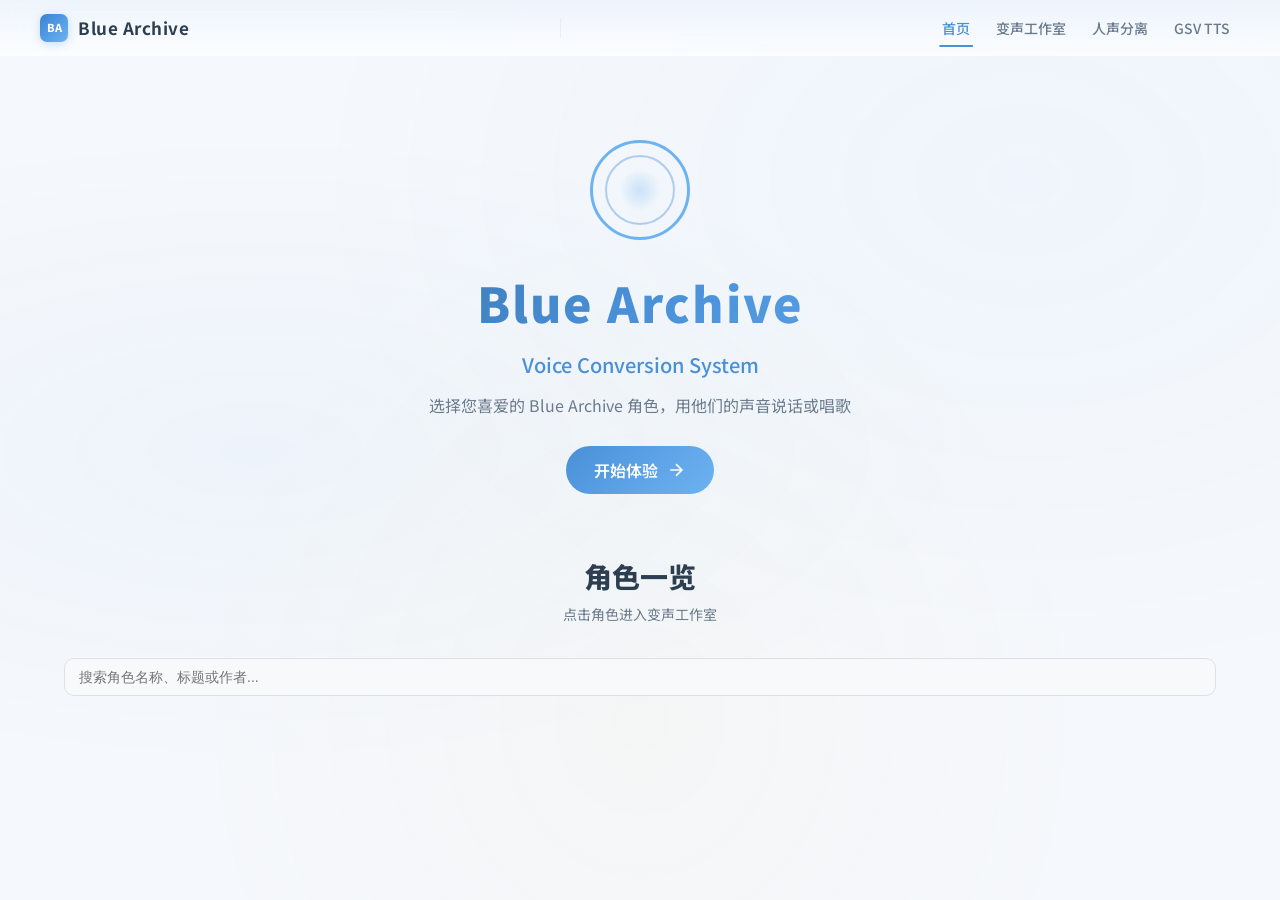
==== commit e92bdf6d: "GSV audio: dedicated studio tab + move send button to output area" ====
--- a/static/index.html
+++ b/static/index.html
@@ -74,6 +74,7 @@
                         <div class="input-tabs">
                             <button class="input-tab active" data-mode="upload" onclick="setInputMode('upload')">上传文件</button>
                             <button class="input-tab" data-mode="tts" onclick="setInputMode('tts')">Edge-TTS</button>
+                            <button class="input-tab" data-mode="gsv" onclick="setInputMode('gsv')" id="gsv-input-tab" style="display:none">GSV 音频</button>
                         </div>
                         <div id="input-upload" class="input-panel active">
                             <div class="upload-zone" onclick="document.getElementById('file-input').click()">
@@ -88,6 +89,13 @@
                             <textarea id="tts-text" class="tts-input" placeholder="输入要转换为语音的文字..." rows="3"></textarea>
                             <div class="tts-voice-select"><label>选择基底语音</label><select id="tts-voice"></select></div>
                             <button class="btn-secondary" onclick="generateTTS()"><svg width="16" height="16" viewBox="0 0 24 24" fill="none" stroke="currentColor" stroke-width="2"><polygon points="5 3 19 12 5 21 5 3"/></svg> 生成语音</button>
+                        </div>
+                        <div id="input-gsv" class="input-panel">
+                            <div class="file-info" style="margin-top:0">
+                                <span>🎤 GSV 合成音频已就绪</span>
+                                <button class="btn-sm" onclick="clearGSVAudio()">移除</button>
+                            </div>
+                            <p style="font-size:13px;color:var(--ba-text-secondary);margin-top:8px">该音频来自 GSV TTS 页面，可以直接转换</p>
                         </div>
                     </div>
                     <div class="panel-section">
@@ -177,6 +185,9 @@
 
                         <div class="section-header" style="padding:8px 0 16px">
                 <h2 style="font-size:18px">选择角色</h2>
+            </div>
+            <div class="search-bar">
+                <input id="gsv-search-input" type="text" placeholder="搜索 GSV 模型..." oninput="onGSVSearchChange()" style="width:100%;padding:10px 14px;border:1px solid #e0e0e0;border-radius:10px;font-size:14px;box-sizing:border-box;background:#f8f9fa;outline:none;margin-bottom:16px">
             </div>
             <div id="gsv-character-grid" class="character-grid">
                 <!-- 由 JS 动态渲染 -->
@@ -242,10 +253,6 @@
                                 <svg width="16" height="16" viewBox="0 0 24 24" fill="none" stroke="currentColor" stroke-width="2"><polygon points="5 3 19 12 5 21 5 3"/></svg>
                                 GSV 生成语音
                             </button>
-                            <button class="btn-secondary" onclick="sendToStudio()">
-                                <svg width="16" height="16" viewBox="0 0 24 24" fill="none" stroke="currentColor" stroke-width="2"><path d="M5 12h14M12 5l7 7-7 7"/></svg>
-                                发送到变声工作室
-                            </button>
                         </div>
                     </div>
 
@@ -263,6 +270,12 @@
                                 <audio id="gsv-output-audio" controls></audio>
                             </div>
                             <div id="gsv-output-info" class="output-info"></div>
+                            <div style="display:flex;gap:8px;margin-top:12px">
+                                <button class="btn-secondary" onclick="sendToStudio()" style="flex:1;justify-content:center">
+                                    <svg width="16" height="16" viewBox="0 0 24 24" fill="none" stroke="currentColor" stroke-width="2"><path d="M5 12h14M12 5l7 7-7 7"/></svg>
+                                    发送到变声工作室
+                                </button>
+                            </div>
                         </div>
                         <div id="gsv-no-output" style="padding:20px;text-align:center;color:var(--ba-text-secondary)">
                             <p>输入文字并选择角色后点击「GSV 生成语音」</p>
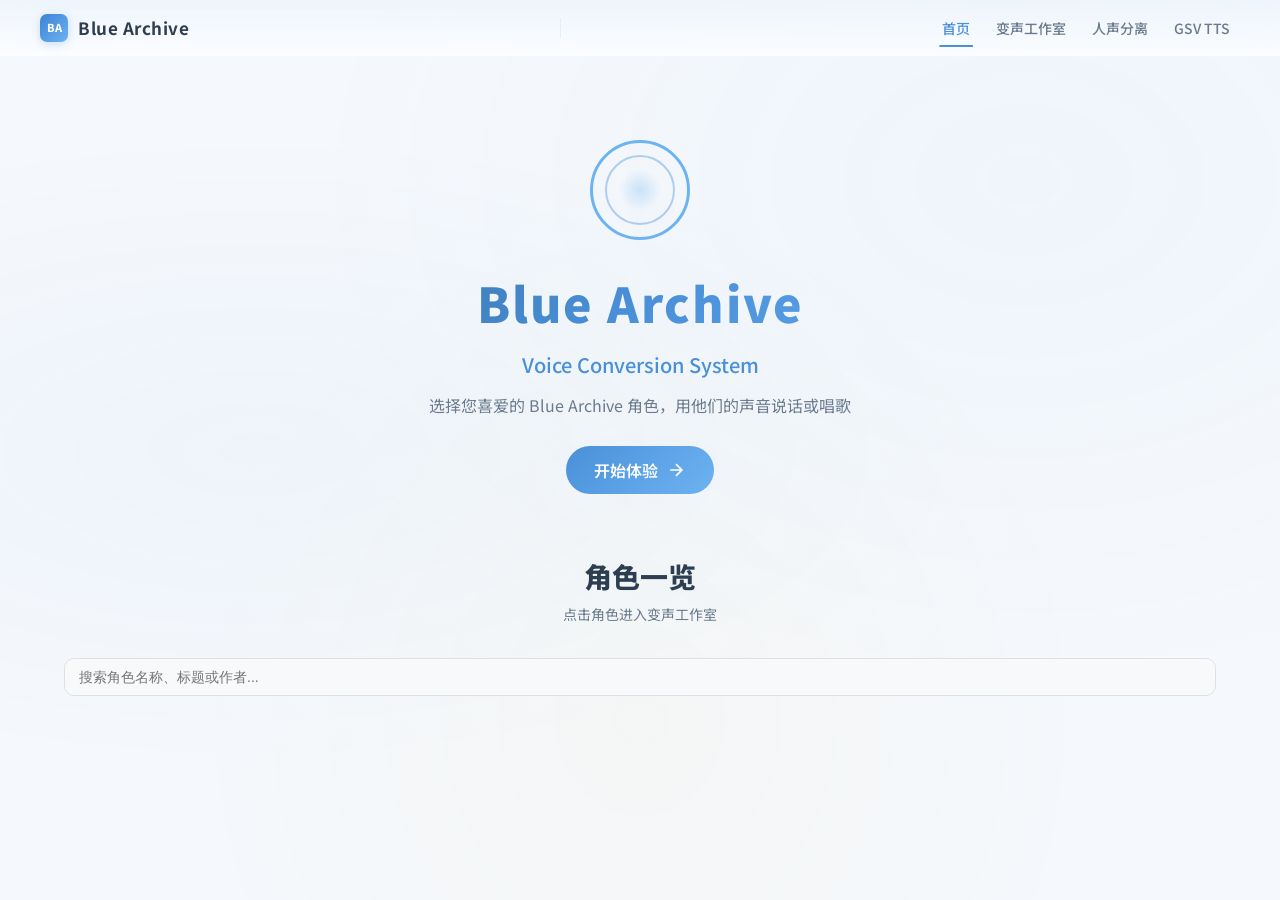
==== commit a9830283: "remove GSV back button and deselectGSV function" ====
--- a/static/index.html
+++ b/static/index.html
@@ -197,10 +197,6 @@
             <div id="gsv-studio-panel" style="display:none">
             <div class="studio-layout">
                 <div class="studio-sidebar">
-                    <button class="btn-back" onclick="deselectGSV()">
-                        <svg width="18" height="18" viewBox="0 0 24 24" fill="none" stroke="currentColor" stroke-width="2"><path d="M19 12H5M12 19l-7-7 7-7"/></svg>
-                        返回角色列表
-                    </button>
                     <div class="character-card-large">
                         <div class="char-card-cover" id="gsv-cover" style="aspect-ratio:1">
                             <div class="char-card-placeholder" style="font-size:48px">🎤</div>
